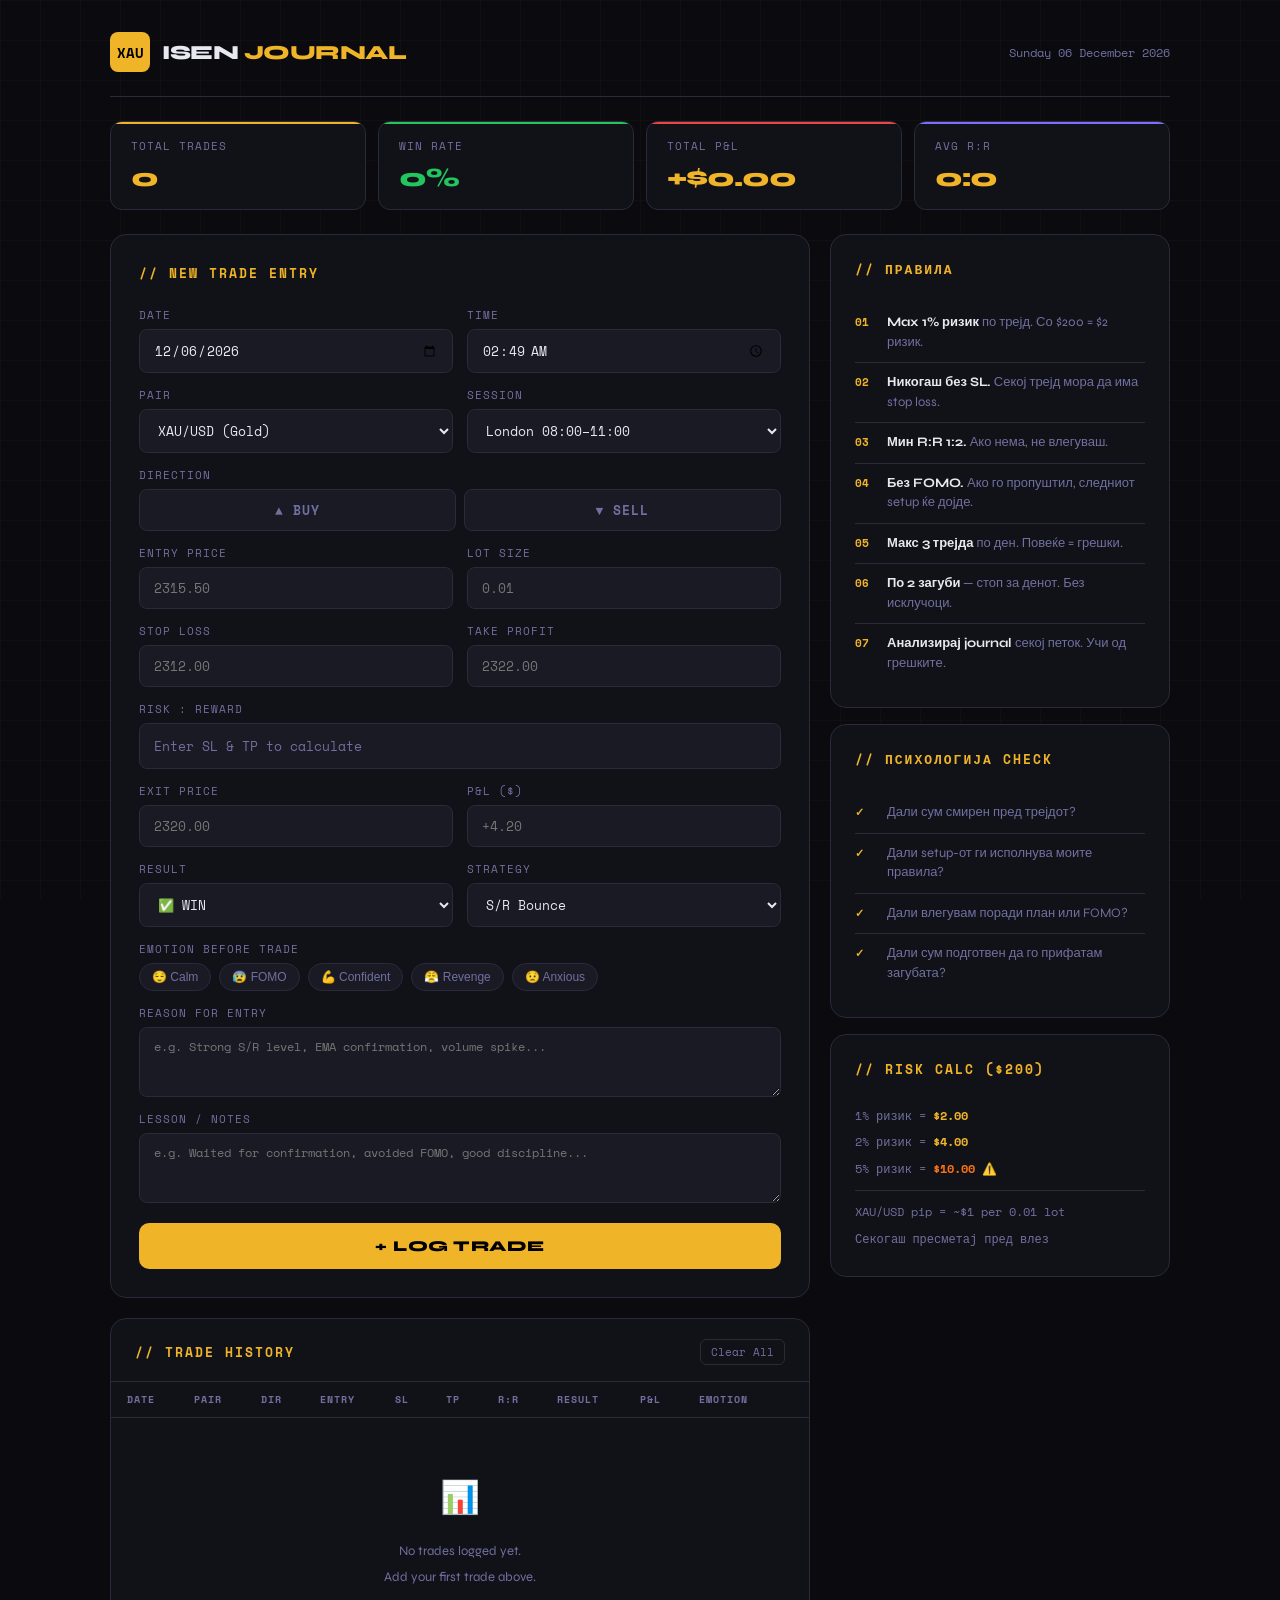
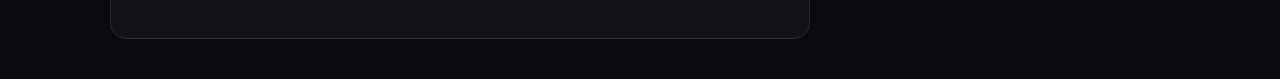
==== trading-journal.html @ b4c763aa "First commit" ====
<!DOCTYPE html>
<html lang="en">
<head>
<meta charset="UTF-8">
<meta name="viewport" content="width=device-width, initial-scale=1.0">
<title>ISEN — Trading Journal</title>
<link href="https://fonts.googleapis.com/css2?family=Space+Mono:wght@400;700&family=Syne:wght@400;600;800&display=swap" rel="stylesheet">
<style>
  :root {
    --bg: #0a0a0f;
    --surface: #111118;
    --surface2: #1a1a24;
    --border: #2a2a3a;
    --gold: #f0b429;
    --gold-dim: #c49010;
    --green: #22c55e;
    --red: #ef4444;
    --text: #e8e8f0;
    --text-dim: #7070a0;
    --accent: #7c6fff;
  }

  * { margin: 0; padding: 0; box-sizing: border-box; }

  body {
    background: var(--bg);
    color: var(--text);
    font-family: 'Syne', sans-serif;
    min-height: 100vh;
    overflow-x: hidden;
  }

  /* Background grid */
  body::before {
    content: '';
    position: fixed;
    inset: 0;
    background-image: 
      linear-gradient(rgba(240,180,41,0.03) 1px, transparent 1px),
      linear-gradient(90deg, rgba(240,180,41,0.03) 1px, transparent 1px);
    background-size: 40px 40px;
    pointer-events: none;
    z-index: 0;
  }

  .container {
    max-width: 1100px;
    margin: 0 auto;
    padding: 0 20px;
    position: relative;
    z-index: 1;
  }

  /* Header */
  header {
    padding: 32px 0 24px;
    border-bottom: 1px solid var(--border);
    display: flex;
    align-items: center;
    justify-content: space-between;
  }

  .logo {
    display: flex;
    align-items: center;
    gap: 12px;
  }

  .logo-icon {
    width: 40px;
    height: 40px;
    background: var(--gold);
    border-radius: 8px;
    display: flex;
    align-items: center;
    justify-content: center;
    font-family: 'Space Mono', monospace;
    font-weight: 700;
    color: #000;
    font-size: 14px;
  }

  .logo-text {
    font-size: 20px;
    font-weight: 800;
    letter-spacing: -0.5px;
  }

  .logo-text span { color: var(--gold); }

  .header-date {
    font-family: 'Space Mono', monospace;
    font-size: 12px;
    color: var(--text-dim);
  }

  /* Stats bar */
  .stats-bar {
    display: grid;
    grid-template-columns: repeat(4, 1fr);
    gap: 12px;
    padding: 24px 0;
  }

  .stat-card {
    background: var(--surface);
    border: 1px solid var(--border);
    border-radius: 12px;
    padding: 16px 20px;
    position: relative;
    overflow: hidden;
  }

  .stat-card::before {
    content: '';
    position: absolute;
    top: 0; left: 0; right: 0;
    height: 2px;
  }

  .stat-card.gold::before { background: var(--gold); }
  .stat-card.green::before { background: var(--green); }
  .stat-card.red::before { background: var(--red); }
  .stat-card.purple::before { background: var(--accent); }

  .stat-label {
    font-size: 11px;
    color: var(--text-dim);
    text-transform: uppercase;
    letter-spacing: 1px;
    margin-bottom: 8px;
    font-family: 'Space Mono', monospace;
  }

  .stat-value {
    font-size: 26px;
    font-weight: 800;
    letter-spacing: -1px;
  }

  .stat-value.positive { color: var(--green); }
  .stat-value.negative { color: var(--red); }
  .stat-value.neutral { color: var(--gold); }

  /* Main layout */
  .main-grid {
    display: grid;
    grid-template-columns: 1fr 340px;
    gap: 20px;
    padding-bottom: 40px;
  }

  /* Form */
  .form-section {
    background: var(--surface);
    border: 1px solid var(--border);
    border-radius: 16px;
    padding: 28px;
  }

  .section-title {
    font-size: 13px;
    font-weight: 600;
    text-transform: uppercase;
    letter-spacing: 2px;
    color: var(--gold);
    margin-bottom: 24px;
    font-family: 'Space Mono', monospace;
  }

  .form-grid {
    display: grid;
    grid-template-columns: 1fr 1fr;
    gap: 14px;
  }

  .form-group {
    display: flex;
    flex-direction: column;
    gap: 6px;
  }

  .form-group.full { grid-column: 1 / -1; }

  label {
    font-size: 11px;
    color: var(--text-dim);
    text-transform: uppercase;
    letter-spacing: 1px;
    font-family: 'Space Mono', monospace;
  }

  input, select, textarea {
    background: var(--surface2);
    border: 1px solid var(--border);
    border-radius: 8px;
    padding: 10px 14px;
    color: var(--text);
    font-family: 'Space Mono', monospace;
    font-size: 13px;
    outline: none;
    transition: border-color 0.2s;
  }

  input:focus, select:focus, textarea:focus {
    border-color: var(--gold);
  }

  select option { background: var(--surface2); }

  textarea {
    resize: vertical;
    min-height: 70px;
    font-size: 12px;
  }

  /* Direction buttons */
  .direction-group {
    display: flex;
    gap: 8px;
  }

  .dir-btn {
    flex: 1;
    padding: 10px;
    border: 1px solid var(--border);
    border-radius: 8px;
    background: var(--surface2);
    color: var(--text-dim);
    font-family: 'Space Mono', monospace;
    font-size: 13px;
    font-weight: 700;
    cursor: pointer;
    transition: all 0.2s;
    letter-spacing: 1px;
  }

  .dir-btn.buy.active { background: rgba(34,197,94,0.15); border-color: var(--green); color: var(--green); }
  .dir-btn.sell.active { background: rgba(239,68,68,0.15); border-color: var(--red); color: var(--red); }
  .dir-btn:hover { border-color: var(--text-dim); }

  /* Emotion selector */
  .emotion-group {
    display: flex;
    gap: 8px;
    flex-wrap: wrap;
  }

  .emo-btn {
    padding: 6px 12px;
    border: 1px solid var(--border);
    border-radius: 20px;
    background: var(--surface2);
    color: var(--text-dim);
    font-size: 12px;
    cursor: pointer;
    transition: all 0.2s;
  }

  .emo-btn.active { border-color: var(--gold); color: var(--gold); background: rgba(240,180,41,0.1); }

  /* RR Calculator */
  .rr-display {
    background: var(--surface2);
    border: 1px solid var(--border);
    border-radius: 8px;
    padding: 12px 14px;
    font-family: 'Space Mono', monospace;
    font-size: 13px;
    color: var(--text-dim);
    min-height: 42px;
    display: flex;
    align-items: center;
    gap: 10px;
  }

  .rr-display .rr-val {
    color: var(--gold);
    font-weight: 700;
    font-size: 15px;
  }

  /* Submit */
  .submit-btn {
    width: 100%;
    padding: 14px;
    background: var(--gold);
    color: #000;
    border: none;
    border-radius: 10px;
    font-family: 'Syne', sans-serif;
    font-size: 15px;
    font-weight: 800;
    cursor: pointer;
    letter-spacing: 0.5px;
    margin-top: 6px;
    transition: all 0.2s;
  }

  .submit-btn:hover { background: #ffc94d; transform: translateY(-1px); }
  .submit-btn:active { transform: translateY(0); }

  /* Sidebar */
  .sidebar { display: flex; flex-direction: column; gap: 16px; }

  .rules-card {
    background: var(--surface);
    border: 1px solid var(--border);
    border-radius: 16px;
    padding: 24px;
  }

  .rule-item {
    display: flex;
    align-items: flex-start;
    gap: 12px;
    padding: 10px 0;
    border-bottom: 1px solid var(--border);
    font-size: 13px;
    line-height: 1.5;
  }

  .rule-item:last-child { border-bottom: none; }

  .rule-num {
    font-family: 'Space Mono', monospace;
    font-size: 11px;
    color: var(--gold);
    font-weight: 700;
    min-width: 20px;
    margin-top: 1px;
  }

  .rule-text { color: var(--text-dim); }
  .rule-text strong { color: var(--text); }

  /* Trades table */
  .trades-section {
    background: var(--surface);
    border: 1px solid var(--border);
    border-radius: 16px;
    overflow: hidden;
    margin-top: 0;
  }

  .trades-header {
    padding: 20px 24px 16px;
    border-bottom: 1px solid var(--border);
    display: flex;
    justify-content: space-between;
    align-items: center;
  }

  .clear-btn {
    font-size: 11px;
    color: var(--text-dim);
    background: none;
    border: 1px solid var(--border);
    border-radius: 6px;
    padding: 4px 10px;
    cursor: pointer;
    font-family: 'Space Mono', monospace;
    transition: all 0.2s;
  }

  .clear-btn:hover { border-color: var(--red); color: var(--red); }

  .trades-table {
    width: 100%;
    overflow-x: auto;
  }

  table {
    width: 100%;
    border-collapse: collapse;
    font-size: 12px;
    font-family: 'Space Mono', monospace;
  }

  th {
    padding: 10px 16px;
    text-align: left;
    color: var(--text-dim);
    font-size: 10px;
    text-transform: uppercase;
    letter-spacing: 1px;
    border-bottom: 1px solid var(--border);
    white-space: nowrap;
  }

  td {
    padding: 12px 16px;
    border-bottom: 1px solid rgba(42,42,58,0.5);
    color: var(--text);
    vertical-align: middle;
  }

  tr:last-child td { border-bottom: none; }
  tr:hover td { background: rgba(255,255,255,0.02); }

  .badge {
    padding: 3px 8px;
    border-radius: 4px;
    font-size: 10px;
    font-weight: 700;
    letter-spacing: 1px;
  }

  .badge.buy { background: rgba(34,197,94,0.15); color: var(--green); }
  .badge.sell { background: rgba(239,68,68,0.15); color: var(--red); }
  .badge.win { background: rgba(34,197,94,0.15); color: var(--green); }
  .badge.loss { background: rgba(239,68,68,0.15); color: var(--red); }
  .badge.be { background: rgba(124,111,255,0.15); color: var(--accent); }

  .pnl-positive { color: var(--green); font-weight: 700; }
  .pnl-negative { color: var(--red); font-weight: 700; }

  .empty-state {
    text-align: center;
    padding: 48px 24px;
    color: var(--text-dim);
    font-size: 13px;
    line-height: 2;
  }

  .empty-state .big { font-size: 32px; margin-bottom: 8px; }

  .delete-btn {
    background: none;
    border: none;
    color: var(--text-dim);
    cursor: pointer;
    font-size: 14px;
    padding: 2px 6px;
    border-radius: 4px;
    transition: all 0.2s;
  }

  .delete-btn:hover { color: var(--red); background: rgba(239,68,68,0.1); }

  /* Toast */
  .toast {
    position: fixed;
    bottom: 24px;
    right: 24px;
    background: var(--surface2);
    border: 1px solid var(--gold);
    border-radius: 10px;
    padding: 14px 20px;
    font-size: 13px;
    font-family: 'Space Mono', monospace;
    color: var(--gold);
    z-index: 1000;
    transform: translateY(80px);
    opacity: 0;
    transition: all 0.3s;
  }

  .toast.show { transform: translateY(0); opacity: 1; }

  @media (max-width: 768px) {
    .main-grid { grid-template-columns: 1fr; }
    .stats-bar { grid-template-columns: repeat(2, 1fr); }
    .form-grid { grid-template-columns: 1fr; }
  }
</style>
</head>
<body>

<div class="container">
  <header>
    <div class="logo">
      <div class="logo-icon">XAU</div>
      <div class="logo-text">ISEN <span>JOURNAL</span></div>
    </div>
    <div class="header-date" id="currentDate"></div>
  </header>

  <div class="stats-bar" id="statsBar">
    <div class="stat-card gold">
      <div class="stat-label">Total Trades</div>
      <div class="stat-value neutral" id="statTotal">0</div>
    </div>
    <div class="stat-card green">
      <div class="stat-label">Win Rate</div>
      <div class="stat-value positive" id="statWinRate">0%</div>
    </div>
    <div class="stat-card red">
      <div class="stat-label">Total P&L</div>
      <div class="stat-value" id="statPnL">$0.00</div>
    </div>
    <div class="stat-card purple">
      <div class="stat-label">Avg R:R</div>
      <div class="stat-value neutral" id="statRR">0:0</div>
    </div>
  </div>

  <div class="main-grid">
    <!-- Form -->
    <div>
      <div class="form-section">
        <div class="section-title">// New Trade Entry</div>
        <div class="form-grid">

          <div class="form-group">
            <label>Date</label>
            <input type="date" id="tradeDate">
          </div>

          <div class="form-group">
            <label>Time</label>
            <input type="time" id="tradeTime">
          </div>

          <div class="form-group">
            <label>Pair</label>
            <select id="tradePair">
              <option value="XAU/USD">XAU/USD (Gold)</option>
              <option value="EUR/USD">EUR/USD</option>
              <option value="GBP/USD">GBP/USD</option>
              <option value="BTC/USD">BTC/USD</option>
              <option value="Other">Other</option>
            </select>
          </div>

          <div class="form-group">
            <label>Session</label>
            <select id="tradeSession">
              <option value="London (08-11)">London 08:00–11:00</option>
              <option value="NY (17-20)">New York 17:00–20:00</option>
              <option value="Other">Other</option>
            </select>
          </div>

          <div class="form-group full">
            <label>Direction</label>
            <div class="direction-group">
              <button class="dir-btn buy" onclick="setDirection('buy')">▲ BUY</button>
              <button class="dir-btn sell" onclick="setDirection('sell')">▼ SELL</button>
            </div>
          </div>

          <div class="form-group">
            <label>Entry Price</label>
            <input type="number" id="entryPrice" placeholder="2315.50" step="0.01" oninput="calcRR()">
          </div>

          <div class="form-group">
            <label>Lot Size</label>
            <input type="number" id="lotSize" placeholder="0.01" step="0.001">
          </div>

          <div class="form-group">
            <label>Stop Loss</label>
            <input type="number" id="stopLoss" placeholder="2312.00" step="0.01" oninput="calcRR()">
          </div>

          <div class="form-group">
            <label>Take Profit</label>
            <input type="number" id="takeProfit" placeholder="2322.00" step="0.01" oninput="calcRR()">
          </div>

          <div class="form-group full">
            <label>Risk : Reward</label>
            <div class="rr-display" id="rrDisplay">
              Enter SL & TP to calculate <span class="rr-val"></span>
            </div>
          </div>

          <div class="form-group">
            <label>Exit Price</label>
            <input type="number" id="exitPrice" placeholder="2320.00" step="0.01">
          </div>

          <div class="form-group">
            <label>P&L ($)</label>
            <input type="number" id="pnlAmount" placeholder="+4.20" step="0.01">
          </div>

          <div class="form-group">
            <label>Result</label>
            <select id="tradeResult">
              <option value="WIN">✅ WIN</option>
              <option value="LOSS">❌ LOSS</option>
              <option value="BE">➖ BREAKEVEN</option>
            </select>
          </div>

          <div class="form-group">
            <label>Strategy</label>
            <select id="tradeStrategy">
              <option value="S/R Bounce">S/R Bounce</option>
              <option value="EMA Cross">EMA Crossover</option>
              <option value="Breakout">Breakout</option>
              <option value="Trend Follow">Trend Follow</option>
              <option value="Other">Other</option>
            </select>
          </div>

          <div class="form-group full">
            <label>Emotion before trade</label>
            <div class="emotion-group" id="emotionGroup">
              <button class="emo-btn" onclick="setEmotion('Calm')">😌 Calm</button>
              <button class="emo-btn" onclick="setEmotion('FOMO')">😰 FOMO</button>
              <button class="emo-btn" onclick="setEmotion('Confident')">💪 Confident</button>
              <button class="emo-btn" onclick="setEmotion('Revenge')">😤 Revenge</button>
              <button class="emo-btn" onclick="setEmotion('Anxious')">😟 Anxious</button>
            </div>
          </div>

          <div class="form-group full">
            <label>Reason for Entry</label>
            <textarea id="entryReason" placeholder="e.g. Strong S/R level, EMA confirmation, volume spike..."></textarea>
          </div>

          <div class="form-group full">
            <label>Lesson / Notes</label>
            <textarea id="tradeNotes" placeholder="e.g. Waited for confirmation, avoided FOMO, good discipline..."></textarea>
          </div>

          <div class="form-group full">
            <button class="submit-btn" onclick="addTrade()">+ LOG TRADE</button>
          </div>
        </div>
      </div>

      <!-- Trades Table -->
      <div class="trades-section" style="margin-top: 20px;">
        <div class="trades-header">
          <div class="section-title" style="margin-bottom:0">// Trade History</div>
          <button class="clear-btn" onclick="clearAll()">Clear All</button>
        </div>
        <div class="trades-table">
          <table>
            <thead>
              <tr>
                <th>Date</th>
                <th>Pair</th>
                <th>Dir</th>
                <th>Entry</th>
                <th>SL</th>
                <th>TP</th>
                <th>R:R</th>
                <th>Result</th>
                <th>P&L</th>
                <th>Emotion</th>
                <th></th>
              </tr>
            </thead>
            <tbody id="tradesBody">
            </tbody>
          </table>
          <div class="empty-state" id="emptyState">
            <div class="big">📊</div>
            No trades logged yet.<br>
            Add your first trade above.
          </div>
        </div>
      </div>
    </div>

    <!-- Sidebar -->
    <div class="sidebar">
      <div class="rules-card">
        <div class="section-title">// Правила</div>
        <div class="rule-item">
          <span class="rule-num">01</span>
          <span class="rule-text"><strong>Max 1% ризик</strong> по трејд. Со $200 = $2 ризик.</span>
        </div>
        <div class="rule-item">
          <span class="rule-num">02</span>
          <span class="rule-text"><strong>Никогаш без SL.</strong> Секој трејд мора да има stop loss.</span>
        </div>
        <div class="rule-item">
          <span class="rule-num">03</span>
          <span class="rule-text"><strong>Мин R:R 1:2.</strong> Ако нема, не влегуваш.</span>
        </div>
        <div class="rule-item">
          <span class="rule-num">04</span>
          <span class="rule-text"><strong>Без FOMO.</strong> Ако го пропуштил, следниот setup ќе дојде.</span>
        </div>
        <div class="rule-item">
          <span class="rule-num">05</span>
          <span class="rule-text"><strong>Макс 3 трејда</strong> по ден. Повеќе = грешки.</span>
        </div>
        <div class="rule-item">
          <span class="rule-num">06</span>
          <span class="rule-text"><strong>По 2 загуби</strong> — стоп за денот. Без исклучоци.</span>
        </div>
        <div class="rule-item">
          <span class="rule-num">07</span>
          <span class="rule-text"><strong>Анализирај journal</strong> секој петок. Учи од грешките.</span>
        </div>
      </div>

      <div class="rules-card">
        <div class="section-title">// Психологија Check</div>
        <div class="rule-item">
          <span class="rule-num">✓</span>
          <span class="rule-text">Дали сум смирен пред трејдот?</span>
        </div>
        <div class="rule-item">
          <span class="rule-num">✓</span>
          <span class="rule-text">Дали setup-от ги исполнува моите правила?</span>
        </div>
        <div class="rule-item">
          <span class="rule-num">✓</span>
          <span class="rule-text">Дали влегувам поради план или FOMO?</span>
        </div>
        <div class="rule-item">
          <span class="rule-num">✓</span>
          <span class="rule-text">Дали сум подготвен да го прифатам загубата?</span>
        </div>
      </div>

      <div class="rules-card">
        <div class="section-title">// Risk Calc ($200)</div>
        <div style="font-family: 'Space Mono', monospace; font-size: 12px; color: var(--text-dim); line-height: 2.2;">
          <div>1% ризик = <span style="color: var(--gold); font-weight:700;">$2.00</span></div>
          <div>2% ризик = <span style="color: var(--gold); font-weight:700;">$4.00</span></div>
          <div>5% ризик = <span style="color: #f97316; font-weight:700;">$10.00 ⚠️</span></div>
          <div style="margin-top:8px; padding-top:8px; border-top:1px solid var(--border);">
            XAU/USD pip = ~$1 per 0.01 lot<br>
            <span style="color:var(--text-dim);">Секогаш пресметај пред влез</span>
          </div>
        </div>
      </div>
    </div>
  </div>
</div>

<div class="toast" id="toast"></div>

<script>
  let trades = JSON.parse(localStorage.getItem('isenTrades') || '[]');
  let selectedDirection = '';
  let selectedEmotion = '';

  // Set current date/time
  const now = new Date();
  document.getElementById('currentDate').textContent = now.toLocaleDateString('en-GB', {weekday:'long', day:'2-digit', month:'long', year:'numeric'});
  document.getElementById('tradeDate').value = now.toISOString().split('T')[0];
  document.getElementById('tradeTime').value = now.toTimeString().slice(0,5);

  function setDirection(dir) {
    selectedDirection = dir;
    document.querySelectorAll('.dir-btn').forEach(b => b.classList.remove('active'));
    document.querySelector('.dir-btn.' + dir).classList.add('active');
  }

  function setEmotion(emo) {
    selectedEmotion = emo;
    document.querySelectorAll('.emo-btn').forEach(b => b.classList.remove('active'));
    event.target.classList.add('active');
  }

  function calcRR() {
    const entry = parseFloat(document.getElementById('entryPrice').value);
    const sl = parseFloat(document.getElementById('stopLoss').value);
    const tp = parseFloat(document.getElementById('takeProfit').value);
    const display = document.getElementById('rrDisplay');

    if (entry && sl && tp) {
      const risk = Math.abs(entry - sl);
      const reward = Math.abs(tp - entry);
      if (risk > 0) {
        const rr = (reward / risk).toFixed(2);
        const color = rr >= 2 ? '#22c55e' : rr >= 1 ? '#f0b429' : '#ef4444';
        display.innerHTML = `R:R = <span class="rr-val" style="color:${color}">1 : ${rr}</span> ${rr >= 2 ? '✅' : rr >= 1 ? '⚠️' : '❌'}`;
      }
    } else {
      display.innerHTML = 'Enter Entry, SL & TP to calculate';
    }
  }

  function addTrade() {
    const date = document.getElementById('tradeDate').value;
    const time = document.getElementById('tradeTime').value;
    const pair = document.getElementById('tradePair').value;
    const session = document.getElementById('tradeSession').value;
    const entry = document.getElementById('entryPrice').value;
    const sl = document.getElementById('stopLoss').value;
    const tp = document.getElementById('takeProfit').value;
    const exit = document.getElementById('exitPrice').value;
    const pnl = document.getElementById('pnlAmount').value;
    const result = document.getElementById('tradeResult').value;
    const strategy = document.getElementById('tradeStrategy').value;
    const reason = document.getElementById('entryReason').value;
    const notes = document.getElementById('tradeNotes').value;
    const lot = document.getElementById('lotSize').value;

    if (!date || !entry || !sl || !selectedDirection) {
      showToast('⚠️ Fill in: Date, Direction, Entry, SL');
      return;
    }

    let rr = '-';
    if (entry && sl && tp) {
      const risk = Math.abs(parseFloat(entry) - parseFloat(sl));
      const reward = Math.abs(parseFloat(tp) - parseFloat(entry));
      if (risk > 0) rr = '1:' + (reward/risk).toFixed(1);
    }

    const trade = { id: Date.now(), date, time, pair, session, direction: selectedDirection.toUpperCase(), entry, sl, tp, exit, pnl, result, strategy, emotion: selectedEmotion || 'N/A', reason, notes, lot, rr };
    trades.unshift(trade);
    saveTrades();
    renderTrades();
    updateStats();
    resetForm();
    showToast('✅ Trade logged!');
  }

  function deleteTrade(id) {
    trades = trades.filter(t => t.id !== id);
    saveTrades();
    renderTrades();
    updateStats();
  }

  function clearAll() {
    if (confirm('Clear all trades?')) {
      trades = [];
      saveTrades();
      renderTrades();
      updateStats();
    }
  }

  function saveTrades() {
    localStorage.setItem('isenTrades', JSON.stringify(trades));
  }

  function renderTrades() {
    const tbody = document.getElementById('tradesBody');
    const empty = document.getElementById('emptyState');

    if (trades.length === 0) {
      tbody.innerHTML = '';
      empty.style.display = 'block';
      return;
    }

    empty.style.display = 'none';

    tbody.innerHTML = trades.map(t => `
      <tr>
        <td>${t.date}<br><span style="color:var(--text-dim);font-size:10px">${t.time}</span></td>
        <td style="color:var(--gold);font-weight:700">${t.pair}</td>
        <td><span class="badge ${t.direction.toLowerCase()}">${t.direction}</span></td>
        <td>${t.entry}</td>
        <td style="color:var(--red)">${t.sl || '-'}</td>
        <td style="color:var(--green)">${t.tp || '-'}</td>
        <td style="color:var(--accent)">${t.rr}</td>
        <td><span class="badge ${t.result.toLowerCase()}">${t.result}</span></td>
        <td class="${parseFloat(t.pnl) >= 0 ? 'pnl-positive' : 'pnl-negative'}">${t.pnl ? (parseFloat(t.pnl) >= 0 ? '+' : '') + '$' + parseFloat(t.pnl).toFixed(2) : '-'}</td>
        <td style="font-size:11px;color:var(--text-dim)">${t.emotion}</td>
        <td><button class="delete-btn" onclick="deleteTrade(${t.id})">✕</button></td>
      </tr>
    `).join('');
  }

  function updateStats() {
    const total = trades.length;
    const wins = trades.filter(t => t.result === 'WIN').length;
    const winRate = total > 0 ? Math.round((wins/total)*100) : 0;
    const totalPnL = trades.reduce((sum, t) => sum + (parseFloat(t.pnl) || 0), 0);

    document.getElementById('statTotal').textContent = total;
    document.getElementById('statWinRate').textContent = winRate + '%';
    
    const pnlEl = document.getElementById('statPnL');
    pnlEl.textContent = (totalPnL >= 0 ? '+' : '') + '$' + totalPnL.toFixed(2);
    pnlEl.className = 'stat-value ' + (totalPnL > 0 ? 'positive' : totalPnL < 0 ? 'negative' : 'neutral');

    // Avg RR
    const rrTrades = trades.filter(t => t.rr !== '-');
    if (rrTrades.length > 0) {
      const avgRR = rrTrades.reduce((sum, t) => {
        const val = parseFloat(t.rr.split(':')[1]) || 0;
        return sum + val;
      }, 0) / rrTrades.length;
      document.getElementById('statRR').textContent = '1:' + avgRR.toFixed(1);
    }
  }

  function resetForm() {
    document.getElementById('entryPrice').value = '';
    document.getElementById('stopLoss').value = '';
    document.getElementById('takeProfit').value = '';
    document.getElementById('exitPrice').value = '';
    document.getElementById('pnlAmount').value = '';
    document.getElementById('entryReason').value = '';
    document.getElementById('tradeNotes').value = '';
    document.getElementById('lotSize').value = '';
    document.getElementById('rrDisplay').innerHTML = 'Enter Entry, SL & TP to calculate';
    selectedDirection = '';
    selectedEmotion = '';
    document.querySelectorAll('.dir-btn').forEach(b => b.classList.remove('active'));
    document.querySelectorAll('.emo-btn').forEach(b => b.classList.remove('active'));
    const now = new Date();
    document.getElementById('tradeTime').value = now.toTimeString().slice(0,5);
  }

  function showToast(msg) {
    const toast = document.getElementById('toast');
    toast.textContent = msg;
    toast.classList.add('show');
    setTimeout(() => toast.classList.remove('show'), 3000);
  }

  // Init
  renderTrades();
  updateStats();
</script>
</body>
</html>
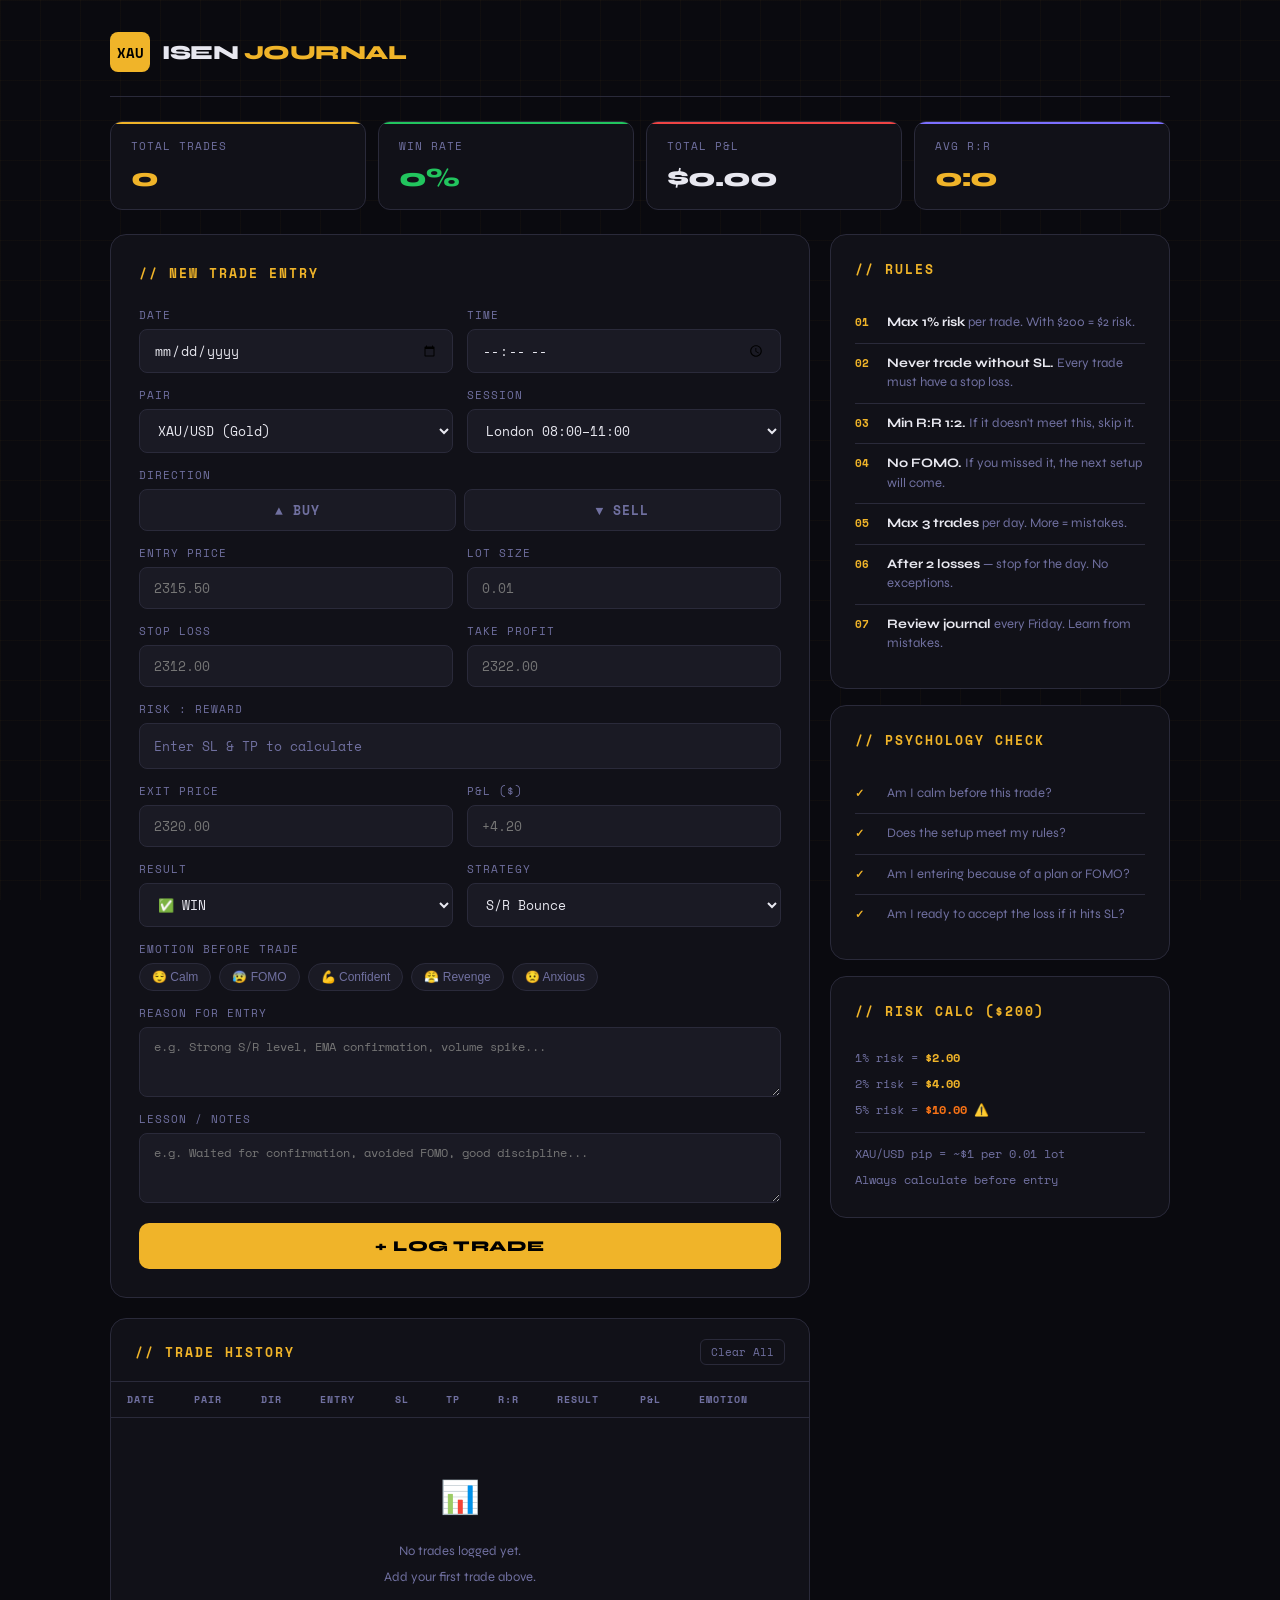
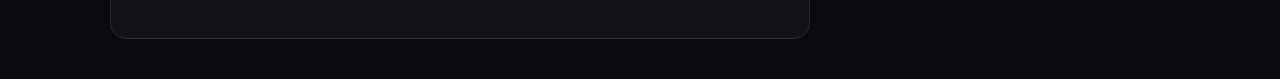
==== commit e8bff6a2: "Modified html" ====
--- a/trading-journal.html
+++ b/trading-journal.html
@@ -1,469 +1,11 @@
 <!DOCTYPE html>
 <html lang="en">
 <head>
-<meta charset="UTF-8">
-<meta name="viewport" content="width=device-width, initial-scale=1.0">
-<title>ISEN — Trading Journal</title>
-<link href="https://fonts.googleapis.com/css2?family=Space+Mono:wght@400;700&family=Syne:wght@400;600;800&display=swap" rel="stylesheet">
-<style>
-  :root {
-    --bg: #0a0a0f;
-    --surface: #111118;
-    --surface2: #1a1a24;
-    --border: #2a2a3a;
-    --gold: #f0b429;
-    --gold-dim: #c49010;
-    --green: #22c55e;
-    --red: #ef4444;
-    --text: #e8e8f0;
-    --text-dim: #7070a0;
-    --accent: #7c6fff;
-  }
-
-  * { margin: 0; padding: 0; box-sizing: border-box; }
-
-  body {
-    background: var(--bg);
-    color: var(--text);
-    font-family: 'Syne', sans-serif;
-    min-height: 100vh;
-    overflow-x: hidden;
-  }
-
-  /* Background grid */
-  body::before {
-    content: '';
-    position: fixed;
-    inset: 0;
-    background-image: 
-      linear-gradient(rgba(240,180,41,0.03) 1px, transparent 1px),
-      linear-gradient(90deg, rgba(240,180,41,0.03) 1px, transparent 1px);
-    background-size: 40px 40px;
-    pointer-events: none;
-    z-index: 0;
-  }
-
-  .container {
-    max-width: 1100px;
-    margin: 0 auto;
-    padding: 0 20px;
-    position: relative;
-    z-index: 1;
-  }
-
-  /* Header */
-  header {
-    padding: 32px 0 24px;
-    border-bottom: 1px solid var(--border);
-    display: flex;
-    align-items: center;
-    justify-content: space-between;
-  }
-
-  .logo {
-    display: flex;
-    align-items: center;
-    gap: 12px;
-  }
-
-  .logo-icon {
-    width: 40px;
-    height: 40px;
-    background: var(--gold);
-    border-radius: 8px;
-    display: flex;
-    align-items: center;
-    justify-content: center;
-    font-family: 'Space Mono', monospace;
-    font-weight: 700;
-    color: #000;
-    font-size: 14px;
-  }
-
-  .logo-text {
-    font-size: 20px;
-    font-weight: 800;
-    letter-spacing: -0.5px;
-  }
-
-  .logo-text span { color: var(--gold); }
-
-  .header-date {
-    font-family: 'Space Mono', monospace;
-    font-size: 12px;
-    color: var(--text-dim);
-  }
-
-  /* Stats bar */
-  .stats-bar {
-    display: grid;
-    grid-template-columns: repeat(4, 1fr);
-    gap: 12px;
-    padding: 24px 0;
-  }
-
-  .stat-card {
-    background: var(--surface);
-    border: 1px solid var(--border);
-    border-radius: 12px;
-    padding: 16px 20px;
-    position: relative;
-    overflow: hidden;
-  }
-
-  .stat-card::before {
-    content: '';
-    position: absolute;
-    top: 0; left: 0; right: 0;
-    height: 2px;
-  }
-
-  .stat-card.gold::before { background: var(--gold); }
-  .stat-card.green::before { background: var(--green); }
-  .stat-card.red::before { background: var(--red); }
-  .stat-card.purple::before { background: var(--accent); }
-
-  .stat-label {
-    font-size: 11px;
-    color: var(--text-dim);
-    text-transform: uppercase;
-    letter-spacing: 1px;
-    margin-bottom: 8px;
-    font-family: 'Space Mono', monospace;
-  }
-
-  .stat-value {
-    font-size: 26px;
-    font-weight: 800;
-    letter-spacing: -1px;
-  }
-
-  .stat-value.positive { color: var(--green); }
-  .stat-value.negative { color: var(--red); }
-  .stat-value.neutral { color: var(--gold); }
-
-  /* Main layout */
-  .main-grid {
-    display: grid;
-    grid-template-columns: 1fr 340px;
-    gap: 20px;
-    padding-bottom: 40px;
-  }
-
-  /* Form */
-  .form-section {
-    background: var(--surface);
-    border: 1px solid var(--border);
-    border-radius: 16px;
-    padding: 28px;
-  }
-
-  .section-title {
-    font-size: 13px;
-    font-weight: 600;
-    text-transform: uppercase;
-    letter-spacing: 2px;
-    color: var(--gold);
-    margin-bottom: 24px;
-    font-family: 'Space Mono', monospace;
-  }
-
-  .form-grid {
-    display: grid;
-    grid-template-columns: 1fr 1fr;
-    gap: 14px;
-  }
-
-  .form-group {
-    display: flex;
-    flex-direction: column;
-    gap: 6px;
-  }
-
-  .form-group.full { grid-column: 1 / -1; }
-
-  label {
-    font-size: 11px;
-    color: var(--text-dim);
-    text-transform: uppercase;
-    letter-spacing: 1px;
-    font-family: 'Space Mono', monospace;
-  }
-
-  input, select, textarea {
-    background: var(--surface2);
-    border: 1px solid var(--border);
-    border-radius: 8px;
-    padding: 10px 14px;
-    color: var(--text);
-    font-family: 'Space Mono', monospace;
-    font-size: 13px;
-    outline: none;
-    transition: border-color 0.2s;
-  }
-
-  input:focus, select:focus, textarea:focus {
-    border-color: var(--gold);
-  }
-
-  select option { background: var(--surface2); }
-
-  textarea {
-    resize: vertical;
-    min-height: 70px;
-    font-size: 12px;
-  }
-
-  /* Direction buttons */
-  .direction-group {
-    display: flex;
-    gap: 8px;
-  }
-
-  .dir-btn {
-    flex: 1;
-    padding: 10px;
-    border: 1px solid var(--border);
-    border-radius: 8px;
-    background: var(--surface2);
-    color: var(--text-dim);
-    font-family: 'Space Mono', monospace;
-    font-size: 13px;
-    font-weight: 700;
-    cursor: pointer;
-    transition: all 0.2s;
-    letter-spacing: 1px;
-  }
-
-  .dir-btn.buy.active { background: rgba(34,197,94,0.15); border-color: var(--green); color: var(--green); }
-  .dir-btn.sell.active { background: rgba(239,68,68,0.15); border-color: var(--red); color: var(--red); }
-  .dir-btn:hover { border-color: var(--text-dim); }
-
-  /* Emotion selector */
-  .emotion-group {
-    display: flex;
-    gap: 8px;
-    flex-wrap: wrap;
-  }
-
-  .emo-btn {
-    padding: 6px 12px;
-    border: 1px solid var(--border);
-    border-radius: 20px;
-    background: var(--surface2);
-    color: var(--text-dim);
-    font-size: 12px;
-    cursor: pointer;
-    transition: all 0.2s;
-  }
-
-  .emo-btn.active { border-color: var(--gold); color: var(--gold); background: rgba(240,180,41,0.1); }
-
-  /* RR Calculator */
-  .rr-display {
-    background: var(--surface2);
-    border: 1px solid var(--border);
-    border-radius: 8px;
-    padding: 12px 14px;
-    font-family: 'Space Mono', monospace;
-    font-size: 13px;
-    color: var(--text-dim);
-    min-height: 42px;
-    display: flex;
-    align-items: center;
-    gap: 10px;
-  }
-
-  .rr-display .rr-val {
-    color: var(--gold);
-    font-weight: 700;
-    font-size: 15px;
-  }
-
-  /* Submit */
-  .submit-btn {
-    width: 100%;
-    padding: 14px;
-    background: var(--gold);
-    color: #000;
-    border: none;
-    border-radius: 10px;
-    font-family: 'Syne', sans-serif;
-    font-size: 15px;
-    font-weight: 800;
-    cursor: pointer;
-    letter-spacing: 0.5px;
-    margin-top: 6px;
-    transition: all 0.2s;
-  }
-
-  .submit-btn:hover { background: #ffc94d; transform: translateY(-1px); }
-  .submit-btn:active { transform: translateY(0); }
-
-  /* Sidebar */
-  .sidebar { display: flex; flex-direction: column; gap: 16px; }
-
-  .rules-card {
-    background: var(--surface);
-    border: 1px solid var(--border);
-    border-radius: 16px;
-    padding: 24px;
-  }
-
-  .rule-item {
-    display: flex;
-    align-items: flex-start;
-    gap: 12px;
-    padding: 10px 0;
-    border-bottom: 1px solid var(--border);
-    font-size: 13px;
-    line-height: 1.5;
-  }
-
-  .rule-item:last-child { border-bottom: none; }
-
-  .rule-num {
-    font-family: 'Space Mono', monospace;
-    font-size: 11px;
-    color: var(--gold);
-    font-weight: 700;
-    min-width: 20px;
-    margin-top: 1px;
-  }
-
-  .rule-text { color: var(--text-dim); }
-  .rule-text strong { color: var(--text); }
-
-  /* Trades table */
-  .trades-section {
-    background: var(--surface);
-    border: 1px solid var(--border);
-    border-radius: 16px;
-    overflow: hidden;
-    margin-top: 0;
-  }
-
-  .trades-header {
-    padding: 20px 24px 16px;
-    border-bottom: 1px solid var(--border);
-    display: flex;
-    justify-content: space-between;
-    align-items: center;
-  }
-
-  .clear-btn {
-    font-size: 11px;
-    color: var(--text-dim);
-    background: none;
-    border: 1px solid var(--border);
-    border-radius: 6px;
-    padding: 4px 10px;
-    cursor: pointer;
-    font-family: 'Space Mono', monospace;
-    transition: all 0.2s;
-  }
-
-  .clear-btn:hover { border-color: var(--red); color: var(--red); }
-
-  .trades-table {
-    width: 100%;
-    overflow-x: auto;
-  }
-
-  table {
-    width: 100%;
-    border-collapse: collapse;
-    font-size: 12px;
-    font-family: 'Space Mono', monospace;
-  }
-
-  th {
-    padding: 10px 16px;
-    text-align: left;
-    color: var(--text-dim);
-    font-size: 10px;
-    text-transform: uppercase;
-    letter-spacing: 1px;
-    border-bottom: 1px solid var(--border);
-    white-space: nowrap;
-  }
-
-  td {
-    padding: 12px 16px;
-    border-bottom: 1px solid rgba(42,42,58,0.5);
-    color: var(--text);
-    vertical-align: middle;
-  }
-
-  tr:last-child td { border-bottom: none; }
-  tr:hover td { background: rgba(255,255,255,0.02); }
-
-  .badge {
-    padding: 3px 8px;
-    border-radius: 4px;
-    font-size: 10px;
-    font-weight: 700;
-    letter-spacing: 1px;
-  }
-
-  .badge.buy { background: rgba(34,197,94,0.15); color: var(--green); }
-  .badge.sell { background: rgba(239,68,68,0.15); color: var(--red); }
-  .badge.win { background: rgba(34,197,94,0.15); color: var(--green); }
-  .badge.loss { background: rgba(239,68,68,0.15); color: var(--red); }
-  .badge.be { background: rgba(124,111,255,0.15); color: var(--accent); }
-
-  .pnl-positive { color: var(--green); font-weight: 700; }
-  .pnl-negative { color: var(--red); font-weight: 700; }
-
-  .empty-state {
-    text-align: center;
-    padding: 48px 24px;
-    color: var(--text-dim);
-    font-size: 13px;
-    line-height: 2;
-  }
-
-  .empty-state .big { font-size: 32px; margin-bottom: 8px; }
-
-  .delete-btn {
-    background: none;
-    border: none;
-    color: var(--text-dim);
-    cursor: pointer;
-    font-size: 14px;
-    padding: 2px 6px;
-    border-radius: 4px;
-    transition: all 0.2s;
-  }
-
-  .delete-btn:hover { color: var(--red); background: rgba(239,68,68,0.1); }
-
-  /* Toast */
-  .toast {
-    position: fixed;
-    bottom: 24px;
-    right: 24px;
-    background: var(--surface2);
-    border: 1px solid var(--gold);
-    border-radius: 10px;
-    padding: 14px 20px;
-    font-size: 13px;
-    font-family: 'Space Mono', monospace;
-    color: var(--gold);
-    z-index: 1000;
-    transform: translateY(80px);
-    opacity: 0;
-    transition: all 0.3s;
-  }
-
-  .toast.show { transform: translateY(0); opacity: 1; }
-
-  @media (max-width: 768px) {
-    .main-grid { grid-template-columns: 1fr; }
-    .stats-bar { grid-template-columns: repeat(2, 1fr); }
-    .form-grid { grid-template-columns: 1fr; }
-  }
-</style>
+  <meta charset="UTF-8">
+  <meta name="viewport" content="width=device-width, initial-scale=1.0">
+  <title>ISEN — Trading Journal</title>
+  <link href="https://fonts.googleapis.com/css2?family=Space+Mono:wght@400;700&family=Syne:wght@400;600;800&display=swap" rel="stylesheet">
+  <link rel="stylesheet" href="style.css">
 </head>
 <body>
 
@@ -535,7 +77,7 @@
           <div class="form-group full">
             <label>Direction</label>
             <div class="direction-group">
-              <button class="dir-btn buy" onclick="setDirection('buy')">▲ BUY</button>
+              <button class="dir-btn buy"  onclick="setDirection('buy')">▲ BUY</button>
               <button class="dir-btn sell" onclick="setDirection('sell')">▼ SELL</button>
             </div>
           </div>
@@ -590,6 +132,7 @@
             <label>Strategy</label>
             <select id="tradeStrategy">
               <option value="S/R Bounce">S/R Bounce</option>
+              <option value="SMC">SMC</option>
               <option value="EMA Cross">EMA Crossover</option>
               <option value="Breakout">Breakout</option>
               <option value="Trend Follow">Trend Follow</option>
@@ -621,6 +164,7 @@
           <div class="form-group full">
             <button class="submit-btn" onclick="addTrade()">+ LOG TRADE</button>
           </div>
+
         </div>
       </div>
 
@@ -633,22 +177,21 @@
         <div class="trades-table">
           <table>
             <thead>
-              <tr>
-                <th>Date</th>
-                <th>Pair</th>
-                <th>Dir</th>
-                <th>Entry</th>
-                <th>SL</th>
-                <th>TP</th>
-                <th>R:R</th>
-                <th>Result</th>
-                <th>P&L</th>
-                <th>Emotion</th>
-                <th></th>
-              </tr>
+            <tr>
+              <th>Date</th>
+              <th>Pair</th>
+              <th>Dir</th>
+              <th>Entry</th>
+              <th>SL</th>
+              <th>TP</th>
+              <th>R:R</th>
+              <th>Result</th>
+              <th>P&L</th>
+              <th>Emotion</th>
+              <th></th>
+            </tr>
             </thead>
-            <tbody id="tradesBody">
-            </tbody>
+            <tbody id="tradesBody"></tbody>
           </table>
           <div class="empty-state" id="emptyState">
             <div class="big">📊</div>
@@ -662,66 +205,66 @@
     <!-- Sidebar -->
     <div class="sidebar">
       <div class="rules-card">
-        <div class="section-title">// Правила</div>
+        <div class="section-title">// Rules</div>
         <div class="rule-item">
           <span class="rule-num">01</span>
-          <span class="rule-text"><strong>Max 1% ризик</strong> по трејд. Со $200 = $2 ризик.</span>
+          <span class="rule-text"><strong>Max 1% risk</strong> per trade. With $200 = $2 risk.</span>
         </div>
         <div class="rule-item">
           <span class="rule-num">02</span>
-          <span class="rule-text"><strong>Никогаш без SL.</strong> Секој трејд мора да има stop loss.</span>
+          <span class="rule-text"><strong>Never trade without SL.</strong> Every trade must have a stop loss.</span>
         </div>
         <div class="rule-item">
           <span class="rule-num">03</span>
-          <span class="rule-text"><strong>Мин R:R 1:2.</strong> Ако нема, не влегуваш.</span>
+          <span class="rule-text"><strong>Min R:R 1:2.</strong> If it doesn't meet this, skip it.</span>
         </div>
         <div class="rule-item">
           <span class="rule-num">04</span>
-          <span class="rule-text"><strong>Без FOMO.</strong> Ако го пропуштил, следниот setup ќе дојде.</span>
+          <span class="rule-text"><strong>No FOMO.</strong> If you missed it, the next setup will come.</span>
         </div>
         <div class="rule-item">
           <span class="rule-num">05</span>
-          <span class="rule-text"><strong>Макс 3 трејда</strong> по ден. Повеќе = грешки.</span>
+          <span class="rule-text"><strong>Max 3 trades</strong> per day. More = mistakes.</span>
         </div>
         <div class="rule-item">
           <span class="rule-num">06</span>
-          <span class="rule-text"><strong>По 2 загуби</strong> — стоп за денот. Без исклучоци.</span>
+          <span class="rule-text"><strong>After 2 losses</strong> — stop for the day. No exceptions.</span>
         </div>
         <div class="rule-item">
           <span class="rule-num">07</span>
-          <span class="rule-text"><strong>Анализирај journal</strong> секој петок. Учи од грешките.</span>
+          <span class="rule-text"><strong>Review journal</strong> every Friday. Learn from mistakes.</span>
         </div>
       </div>
 
       <div class="rules-card">
-        <div class="section-title">// Психологија Check</div>
-        <div class="rule-item">
-          <span class="rule-num">✓</span>
-          <span class="rule-text">Дали сум смирен пред трејдот?</span>
-        </div>
-        <div class="rule-item">
-          <span class="rule-num">✓</span>
-          <span class="rule-text">Дали setup-от ги исполнува моите правила?</span>
-        </div>
-        <div class="rule-item">
-          <span class="rule-num">✓</span>
-          <span class="rule-text">Дали влегувам поради план или FOMO?</span>
-        </div>
-        <div class="rule-item">
-          <span class="rule-num">✓</span>
-          <span class="rule-text">Дали сум подготвен да го прифатам загубата?</span>
+        <div class="section-title">// Psychology Check</div>
+        <div class="rule-item">
+          <span class="rule-num">✓</span>
+          <span class="rule-text">Am I calm before this trade?</span>
+        </div>
+        <div class="rule-item">
+          <span class="rule-num">✓</span>
+          <span class="rule-text">Does the setup meet my rules?</span>
+        </div>
+        <div class="rule-item">
+          <span class="rule-num">✓</span>
+          <span class="rule-text">Am I entering because of a plan or FOMO?</span>
+        </div>
+        <div class="rule-item">
+          <span class="rule-num">✓</span>
+          <span class="rule-text">Am I ready to accept the loss if it hits SL?</span>
         </div>
       </div>
 
       <div class="rules-card">
         <div class="section-title">// Risk Calc ($200)</div>
         <div style="font-family: 'Space Mono', monospace; font-size: 12px; color: var(--text-dim); line-height: 2.2;">
-          <div>1% ризик = <span style="color: var(--gold); font-weight:700;">$2.00</span></div>
-          <div>2% ризик = <span style="color: var(--gold); font-weight:700;">$4.00</span></div>
-          <div>5% ризик = <span style="color: #f97316; font-weight:700;">$10.00 ⚠️</span></div>
+          <div>1% risk = <span style="color: var(--gold); font-weight:700;">$2.00</span></div>
+          <div>2% risk = <span style="color: var(--gold); font-weight:700;">$4.00</span></div>
+          <div>5% risk = <span style="color: #f97316; font-weight:700;">$10.00 ⚠️</span></div>
           <div style="margin-top:8px; padding-top:8px; border-top:1px solid var(--border);">
             XAU/USD pip = ~$1 per 0.01 lot<br>
-            <span style="color:var(--text-dim);">Секогаш пресметај пред влез</span>
+            <span style="color:var(--text-dim);">Always calculate before entry</span>
           </div>
         </div>
       </div>
@@ -731,186 +274,6 @@
 
 <div class="toast" id="toast"></div>
 
-<script>
-  let trades = JSON.parse(localStorage.getItem('isenTrades') || '[]');
-  let selectedDirection = '';
-  let selectedEmotion = '';
-
-  // Set current date/time
-  const now = new Date();
-  document.getElementById('currentDate').textContent = now.toLocaleDateString('en-GB', {weekday:'long', day:'2-digit', month:'long', year:'numeric'});
-  document.getElementById('tradeDate').value = now.toISOString().split('T')[0];
-  document.getElementById('tradeTime').value = now.toTimeString().slice(0,5);
-
-  function setDirection(dir) {
-    selectedDirection = dir;
-    document.querySelectorAll('.dir-btn').forEach(b => b.classList.remove('active'));
-    document.querySelector('.dir-btn.' + dir).classList.add('active');
-  }
-
-  function setEmotion(emo) {
-    selectedEmotion = emo;
-    document.querySelectorAll('.emo-btn').forEach(b => b.classList.remove('active'));
-    event.target.classList.add('active');
-  }
-
-  function calcRR() {
-    const entry = parseFloat(document.getElementById('entryPrice').value);
-    const sl = parseFloat(document.getElementById('stopLoss').value);
-    const tp = parseFloat(document.getElementById('takeProfit').value);
-    const display = document.getElementById('rrDisplay');
-
-    if (entry && sl && tp) {
-      const risk = Math.abs(entry - sl);
-      const reward = Math.abs(tp - entry);
-      if (risk > 0) {
-        const rr = (reward / risk).toFixed(2);
-        const color = rr >= 2 ? '#22c55e' : rr >= 1 ? '#f0b429' : '#ef4444';
-        display.innerHTML = `R:R = <span class="rr-val" style="color:${color}">1 : ${rr}</span> ${rr >= 2 ? '✅' : rr >= 1 ? '⚠️' : '❌'}`;
-      }
-    } else {
-      display.innerHTML = 'Enter Entry, SL & TP to calculate';
-    }
-  }
-
-  function addTrade() {
-    const date = document.getElementById('tradeDate').value;
-    const time = document.getElementById('tradeTime').value;
-    const pair = document.getElementById('tradePair').value;
-    const session = document.getElementById('tradeSession').value;
-    const entry = document.getElementById('entryPrice').value;
-    const sl = document.getElementById('stopLoss').value;
-    const tp = document.getElementById('takeProfit').value;
-    const exit = document.getElementById('exitPrice').value;
-    const pnl = document.getElementById('pnlAmount').value;
-    const result = document.getElementById('tradeResult').value;
-    const strategy = document.getElementById('tradeStrategy').value;
-    const reason = document.getElementById('entryReason').value;
-    const notes = document.getElementById('tradeNotes').value;
-    const lot = document.getElementById('lotSize').value;
-
-    if (!date || !entry || !sl || !selectedDirection) {
-      showToast('⚠️ Fill in: Date, Direction, Entry, SL');
-      return;
-    }
-
-    let rr = '-';
-    if (entry && sl && tp) {
-      const risk = Math.abs(parseFloat(entry) - parseFloat(sl));
-      const reward = Math.abs(parseFloat(tp) - parseFloat(entry));
-      if (risk > 0) rr = '1:' + (reward/risk).toFixed(1);
-    }
-
-    const trade = { id: Date.now(), date, time, pair, session, direction: selectedDirection.toUpperCase(), entry, sl, tp, exit, pnl, result, strategy, emotion: selectedEmotion || 'N/A', reason, notes, lot, rr };
-    trades.unshift(trade);
-    saveTrades();
-    renderTrades();
-    updateStats();
-    resetForm();
-    showToast('✅ Trade logged!');
-  }
-
-  function deleteTrade(id) {
-    trades = trades.filter(t => t.id !== id);
-    saveTrades();
-    renderTrades();
-    updateStats();
-  }
-
-  function clearAll() {
-    if (confirm('Clear all trades?')) {
-      trades = [];
-      saveTrades();
-      renderTrades();
-      updateStats();
-    }
-  }
-
-  function saveTrades() {
-    localStorage.setItem('isenTrades', JSON.stringify(trades));
-  }
-
-  function renderTrades() {
-    const tbody = document.getElementById('tradesBody');
-    const empty = document.getElementById('emptyState');
-
-    if (trades.length === 0) {
-      tbody.innerHTML = '';
-      empty.style.display = 'block';
-      return;
-    }
-
-    empty.style.display = 'none';
-
-    tbody.innerHTML = trades.map(t => `
-      <tr>
-        <td>${t.date}<br><span style="color:var(--text-dim);font-size:10px">${t.time}</span></td>
-        <td style="color:var(--gold);font-weight:700">${t.pair}</td>
-        <td><span class="badge ${t.direction.toLowerCase()}">${t.direction}</span></td>
-        <td>${t.entry}</td>
-        <td style="color:var(--red)">${t.sl || '-'}</td>
-        <td style="color:var(--green)">${t.tp || '-'}</td>
-        <td style="color:var(--accent)">${t.rr}</td>
-        <td><span class="badge ${t.result.toLowerCase()}">${t.result}</span></td>
-        <td class="${parseFloat(t.pnl) >= 0 ? 'pnl-positive' : 'pnl-negative'}">${t.pnl ? (parseFloat(t.pnl) >= 0 ? '+' : '') + '$' + parseFloat(t.pnl).toFixed(2) : '-'}</td>
-        <td style="font-size:11px;color:var(--text-dim)">${t.emotion}</td>
-        <td><button class="delete-btn" onclick="deleteTrade(${t.id})">✕</button></td>
-      </tr>
-    `).join('');
-  }
-
-  function updateStats() {
-    const total = trades.length;
-    const wins = trades.filter(t => t.result === 'WIN').length;
-    const winRate = total > 0 ? Math.round((wins/total)*100) : 0;
-    const totalPnL = trades.reduce((sum, t) => sum + (parseFloat(t.pnl) || 0), 0);
-
-    document.getElementById('statTotal').textContent = total;
-    document.getElementById('statWinRate').textContent = winRate + '%';
-    
-    const pnlEl = document.getElementById('statPnL');
-    pnlEl.textContent = (totalPnL >= 0 ? '+' : '') + '$' + totalPnL.toFixed(2);
-    pnlEl.className = 'stat-value ' + (totalPnL > 0 ? 'positive' : totalPnL < 0 ? 'negative' : 'neutral');
-
-    // Avg RR
-    const rrTrades = trades.filter(t => t.rr !== '-');
-    if (rrTrades.length > 0) {
-      const avgRR = rrTrades.reduce((sum, t) => {
-        const val = parseFloat(t.rr.split(':')[1]) || 0;
-        return sum + val;
-      }, 0) / rrTrades.length;
-      document.getElementById('statRR').textContent = '1:' + avgRR.toFixed(1);
-    }
-  }
-
-  function resetForm() {
-    document.getElementById('entryPrice').value = '';
-    document.getElementById('stopLoss').value = '';
-    document.getElementById('takeProfit').value = '';
-    document.getElementById('exitPrice').value = '';
-    document.getElementById('pnlAmount').value = '';
-    document.getElementById('entryReason').value = '';
-    document.getElementById('tradeNotes').value = '';
-    document.getElementById('lotSize').value = '';
-    document.getElementById('rrDisplay').innerHTML = 'Enter Entry, SL & TP to calculate';
-    selectedDirection = '';
-    selectedEmotion = '';
-    document.querySelectorAll('.dir-btn').forEach(b => b.classList.remove('active'));
-    document.querySelectorAll('.emo-btn').forEach(b => b.classList.remove('active'));
-    const now = new Date();
-    document.getElementById('tradeTime').value = now.toTimeString().slice(0,5);
-  }
-
-  function showToast(msg) {
-    const toast = document.getElementById('toast');
-    toast.textContent = msg;
-    toast.classList.add('show');
-    setTimeout(() => toast.classList.remove('show'), 3000);
-  }
-
-  // Init
-  renderTrades();
-  updateStats();
-</script>
+<script src="app.js"></script>
 </body>
-</html>
+</html>
--- a/style.css
+++ b/style.css
@@ -0,0 +1,454 @@
+:root {
+    --bg: #0a0a0f;
+    --surface: #111118;
+    --surface2: #1a1a24;
+    --border: #2a2a3a;
+    --gold: #f0b429;
+    --gold-dim: #c49010;
+    --green: #22c55e;
+    --red: #ef4444;
+    --text: #e8e8f0;
+    --text-dim: #7070a0;
+    --accent: #7c6fff;
+}
+
+* { margin: 0; padding: 0; box-sizing: border-box; }
+
+body {
+    background: var(--bg);
+    color: var(--text);
+    font-family: 'Syne', sans-serif;
+    min-height: 100vh;
+    overflow-x: hidden;
+}
+
+/* Background grid */
+body::before {
+    content: '';
+    position: fixed;
+    inset: 0;
+    background-image:
+            linear-gradient(rgba(240,180,41,0.03) 1px, transparent 1px),
+            linear-gradient(90deg, rgba(240,180,41,0.03) 1px, transparent 1px);
+    background-size: 40px 40px;
+    pointer-events: none;
+    z-index: 0;
+}
+
+.container {
+    max-width: 1100px;
+    margin: 0 auto;
+    padding: 0 20px;
+    position: relative;
+    z-index: 1;
+}
+
+/* Header */
+header {
+    padding: 32px 0 24px;
+    border-bottom: 1px solid var(--border);
+    display: flex;
+    align-items: center;
+    justify-content: space-between;
+}
+
+.logo {
+    display: flex;
+    align-items: center;
+    gap: 12px;
+}
+
+.logo-icon {
+    width: 40px;
+    height: 40px;
+    background: var(--gold);
+    border-radius: 8px;
+    display: flex;
+    align-items: center;
+    justify-content: center;
+    font-family: 'Space Mono', monospace;
+    font-weight: 700;
+    color: #000;
+    font-size: 14px;
+}
+
+.logo-text {
+    font-size: 20px;
+    font-weight: 800;
+    letter-spacing: -0.5px;
+}
+
+.logo-text span { color: var(--gold); }
+
+.header-date {
+    font-family: 'Space Mono', monospace;
+    font-size: 12px;
+    color: var(--text-dim);
+}
+
+/* Stats bar */
+.stats-bar {
+    display: grid;
+    grid-template-columns: repeat(4, 1fr);
+    gap: 12px;
+    padding: 24px 0;
+}
+
+.stat-card {
+    background: var(--surface);
+    border: 1px solid var(--border);
+    border-radius: 12px;
+    padding: 16px 20px;
+    position: relative;
+    overflow: hidden;
+}
+
+.stat-card::before {
+    content: '';
+    position: absolute;
+    top: 0; left: 0; right: 0;
+    height: 2px;
+}
+
+.stat-card.gold::before   { background: var(--gold); }
+.stat-card.green::before  { background: var(--green); }
+.stat-card.red::before    { background: var(--red); }
+.stat-card.purple::before { background: var(--accent); }
+
+.stat-label {
+    font-size: 11px;
+    color: var(--text-dim);
+    text-transform: uppercase;
+    letter-spacing: 1px;
+    margin-bottom: 8px;
+    font-family: 'Space Mono', monospace;
+}
+
+.stat-value {
+    font-size: 26px;
+    font-weight: 800;
+    letter-spacing: -1px;
+}
+
+.stat-value.positive { color: var(--green); }
+.stat-value.negative { color: var(--red); }
+.stat-value.neutral  { color: var(--gold); }
+
+/* Main layout */
+.main-grid {
+    display: grid;
+    grid-template-columns: 1fr 340px;
+    gap: 20px;
+    padding-bottom: 40px;
+}
+
+/* Form */
+.form-section {
+    background: var(--surface);
+    border: 1px solid var(--border);
+    border-radius: 16px;
+    padding: 28px;
+}
+
+.section-title {
+    font-size: 13px;
+    font-weight: 600;
+    text-transform: uppercase;
+    letter-spacing: 2px;
+    color: var(--gold);
+    margin-bottom: 24px;
+    font-family: 'Space Mono', monospace;
+}
+
+.form-grid {
+    display: grid;
+    grid-template-columns: 1fr 1fr;
+    gap: 14px;
+}
+
+.form-group {
+    display: flex;
+    flex-direction: column;
+    gap: 6px;
+}
+
+.form-group.full { grid-column: 1 / -1; }
+
+label {
+    font-size: 11px;
+    color: var(--text-dim);
+    text-transform: uppercase;
+    letter-spacing: 1px;
+    font-family: 'Space Mono', monospace;
+}
+
+input, select, textarea {
+    background: var(--surface2);
+    border: 1px solid var(--border);
+    border-radius: 8px;
+    padding: 10px 14px;
+    color: var(--text);
+    font-family: 'Space Mono', monospace;
+    font-size: 13px;
+    outline: none;
+    transition: border-color 0.2s;
+}
+
+input:focus, select:focus, textarea:focus {
+    border-color: var(--gold);
+}
+
+select option { background: var(--surface2); }
+
+textarea {
+    resize: vertical;
+    min-height: 70px;
+    font-size: 12px;
+}
+
+/* Direction buttons */
+.direction-group {
+    display: flex;
+    gap: 8px;
+}
+
+.dir-btn {
+    flex: 1;
+    padding: 10px;
+    border: 1px solid var(--border);
+    border-radius: 8px;
+    background: var(--surface2);
+    color: var(--text-dim);
+    font-family: 'Space Mono', monospace;
+    font-size: 13px;
+    font-weight: 700;
+    cursor: pointer;
+    transition: all 0.2s;
+    letter-spacing: 1px;
+}
+
+.dir-btn.buy.active  { background: rgba(34,197,94,0.15); border-color: var(--green); color: var(--green); }
+.dir-btn.sell.active { background: rgba(239,68,68,0.15); border-color: var(--red);   color: var(--red); }
+.dir-btn:hover { border-color: var(--text-dim); }
+
+/* Emotion selector */
+.emotion-group {
+    display: flex;
+    gap: 8px;
+    flex-wrap: wrap;
+}
+
+.emo-btn {
+    padding: 6px 12px;
+    border: 1px solid var(--border);
+    border-radius: 20px;
+    background: var(--surface2);
+    color: var(--text-dim);
+    font-size: 12px;
+    cursor: pointer;
+    transition: all 0.2s;
+}
+
+.emo-btn.active { border-color: var(--gold); color: var(--gold); background: rgba(240,180,41,0.1); }
+
+/* RR Calculator */
+.rr-display {
+    background: var(--surface2);
+    border: 1px solid var(--border);
+    border-radius: 8px;
+    padding: 12px 14px;
+    font-family: 'Space Mono', monospace;
+    font-size: 13px;
+    color: var(--text-dim);
+    min-height: 42px;
+    display: flex;
+    align-items: center;
+    gap: 10px;
+}
+
+.rr-display .rr-val {
+    color: var(--gold);
+    font-weight: 700;
+    font-size: 15px;
+}
+
+/* Submit */
+.submit-btn {
+    width: 100%;
+    padding: 14px;
+    background: var(--gold);
+    color: #000;
+    border: none;
+    border-radius: 10px;
+    font-family: 'Syne', sans-serif;
+    font-size: 15px;
+    font-weight: 800;
+    cursor: pointer;
+    letter-spacing: 0.5px;
+    margin-top: 6px;
+    transition: all 0.2s;
+}
+
+.submit-btn:hover  { background: #ffc94d; transform: translateY(-1px); }
+.submit-btn:active { transform: translateY(0); }
+
+/* Sidebar */
+.sidebar { display: flex; flex-direction: column; gap: 16px; }
+
+.rules-card {
+    background: var(--surface);
+    border: 1px solid var(--border);
+    border-radius: 16px;
+    padding: 24px;
+}
+
+.rule-item {
+    display: flex;
+    align-items: flex-start;
+    gap: 12px;
+    padding: 10px 0;
+    border-bottom: 1px solid var(--border);
+    font-size: 13px;
+    line-height: 1.5;
+}
+
+.rule-item:last-child { border-bottom: none; }
+
+.rule-num {
+    font-family: 'Space Mono', monospace;
+    font-size: 11px;
+    color: var(--gold);
+    font-weight: 700;
+    min-width: 20px;
+    margin-top: 1px;
+}
+
+.rule-text       { color: var(--text-dim); }
+.rule-text strong { color: var(--text); }
+
+/* Trades table */
+.trades-section {
+    background: var(--surface);
+    border: 1px solid var(--border);
+    border-radius: 16px;
+    overflow: hidden;
+    margin-top: 0;
+}
+
+.trades-header {
+    padding: 20px 24px 16px;
+    border-bottom: 1px solid var(--border);
+    display: flex;
+    justify-content: space-between;
+    align-items: center;
+}
+
+.clear-btn {
+    font-size: 11px;
+    color: var(--text-dim);
+    background: none;
+    border: 1px solid var(--border);
+    border-radius: 6px;
+    padding: 4px 10px;
+    cursor: pointer;
+    font-family: 'Space Mono', monospace;
+    transition: all 0.2s;
+}
+
+.clear-btn:hover { border-color: var(--red); color: var(--red); }
+
+.trades-table { width: 100%; overflow-x: auto; }
+
+table {
+    width: 100%;
+    border-collapse: collapse;
+    font-size: 12px;
+    font-family: 'Space Mono', monospace;
+}
+
+th {
+    padding: 10px 16px;
+    text-align: left;
+    color: var(--text-dim);
+    font-size: 10px;
+    text-transform: uppercase;
+    letter-spacing: 1px;
+    border-bottom: 1px solid var(--border);
+    white-space: nowrap;
+}
+
+td {
+    padding: 12px 16px;
+    border-bottom: 1px solid rgba(42,42,58,0.5);
+    color: var(--text);
+    vertical-align: middle;
+}
+
+tr:last-child td { border-bottom: none; }
+tr:hover td { background: rgba(255,255,255,0.02); }
+
+.badge {
+    padding: 3px 8px;
+    border-radius: 4px;
+    font-size: 10px;
+    font-weight: 700;
+    letter-spacing: 1px;
+}
+
+.badge.buy  { background: rgba(34,197,94,0.15);  color: var(--green); }
+.badge.sell { background: rgba(239,68,68,0.15);  color: var(--red); }
+.badge.win  { background: rgba(34,197,94,0.15);  color: var(--green); }
+.badge.loss { background: rgba(239,68,68,0.15);  color: var(--red); }
+.badge.be   { background: rgba(124,111,255,0.15); color: var(--accent); }
+
+.pnl-positive { color: var(--green); font-weight: 700; }
+.pnl-negative { color: var(--red);   font-weight: 700; }
+
+.empty-state {
+    text-align: center;
+    padding: 48px 24px;
+    color: var(--text-dim);
+    font-size: 13px;
+    line-height: 2;
+}
+
+.empty-state .big { font-size: 32px; margin-bottom: 8px; }
+
+.delete-btn {
+    background: none;
+    border: none;
+    color: var(--text-dim);
+    cursor: pointer;
+    font-size: 14px;
+    padding: 2px 6px;
+    border-radius: 4px;
+    transition: all 0.2s;
+}
+
+.delete-btn:hover { color: var(--red); background: rgba(239,68,68,0.1); }
+
+/* Toast */
+.toast {
+    position: fixed;
+    bottom: 24px;
+    right: 24px;
+    background: var(--surface2);
+    border: 1px solid var(--gold);
+    border-radius: 10px;
+    padding: 14px 20px;
+    font-size: 13px;
+    font-family: 'Space Mono', monospace;
+    color: var(--gold);
+    z-index: 1000;
+    transform: translateY(80px);
+    opacity: 0;
+    transition: all 0.3s;
+}
+
+.toast.show { transform: translateY(0); opacity: 1; }
+
+@media (max-width: 768px) {
+    .main-grid   { grid-template-columns: 1fr; }
+    .stats-bar   { grid-template-columns: repeat(2, 1fr); }
+    .form-grid   { grid-template-columns: 1fr; }
+}
